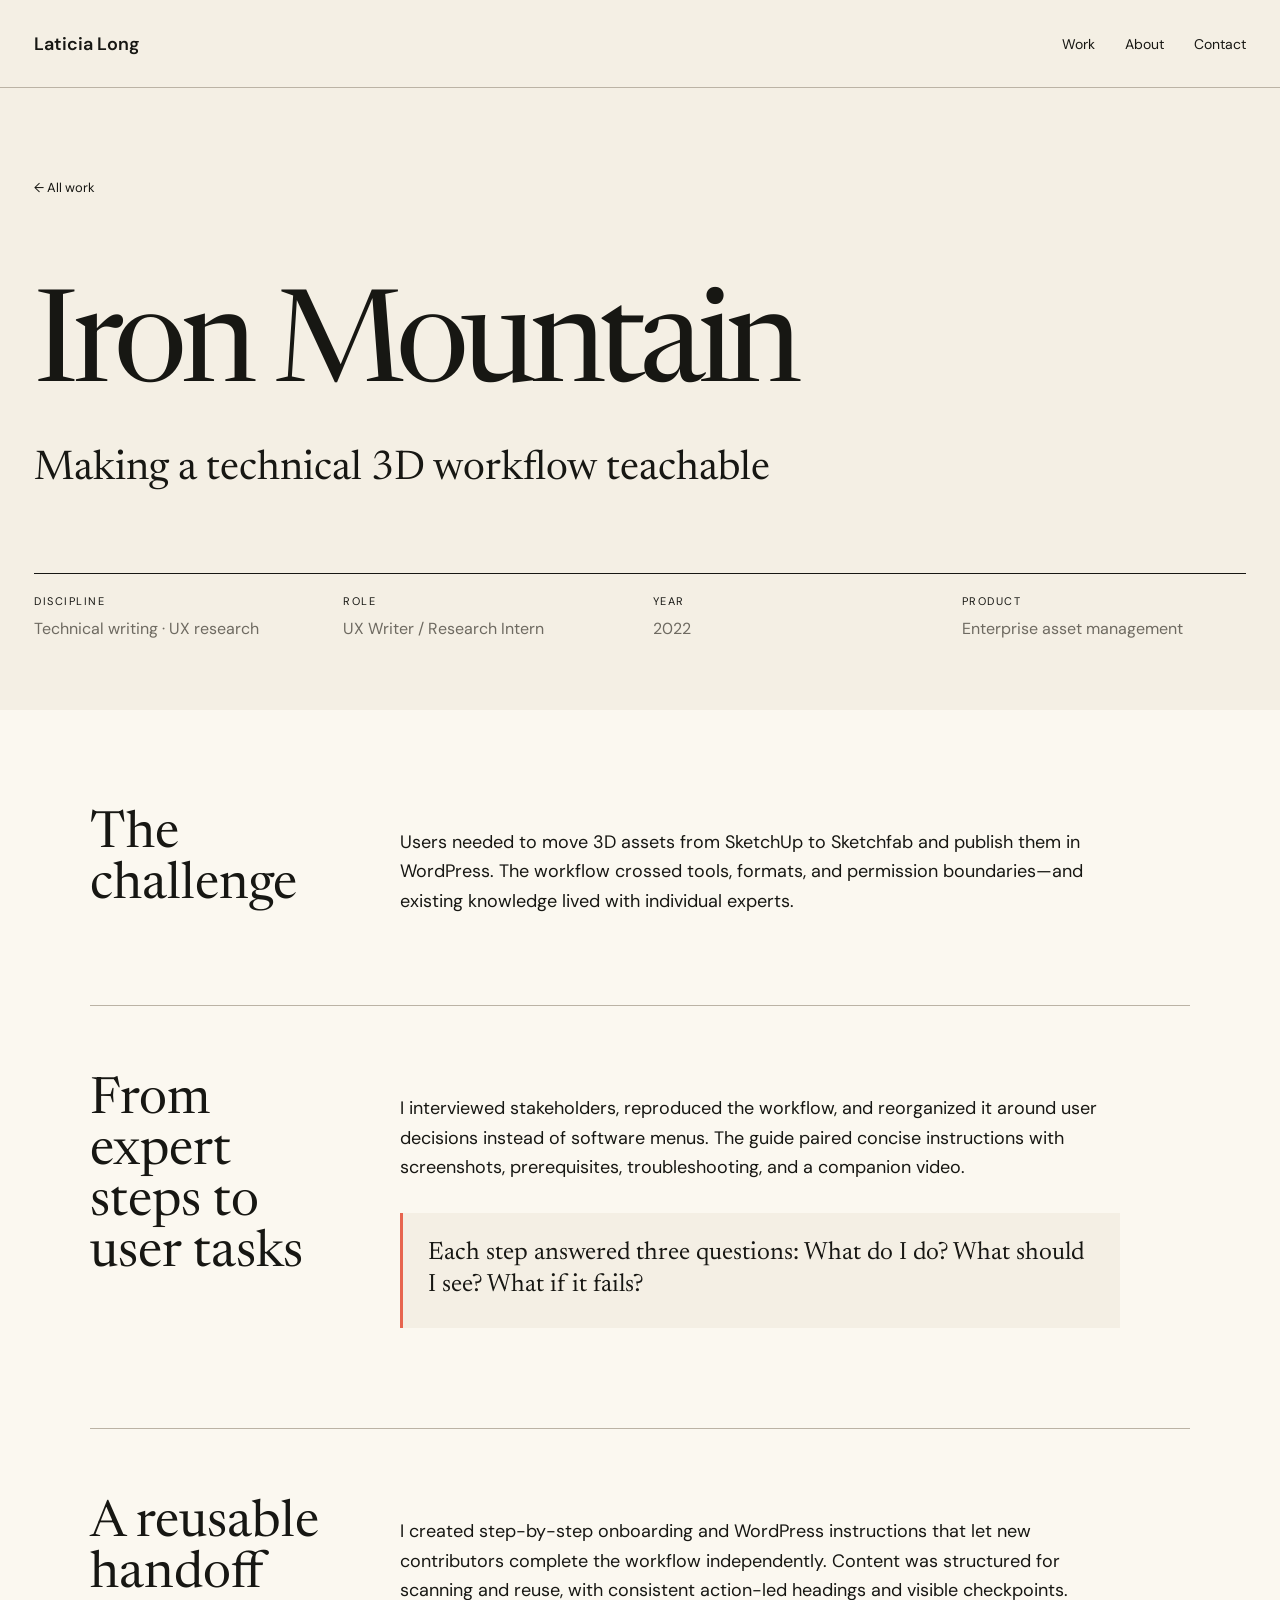
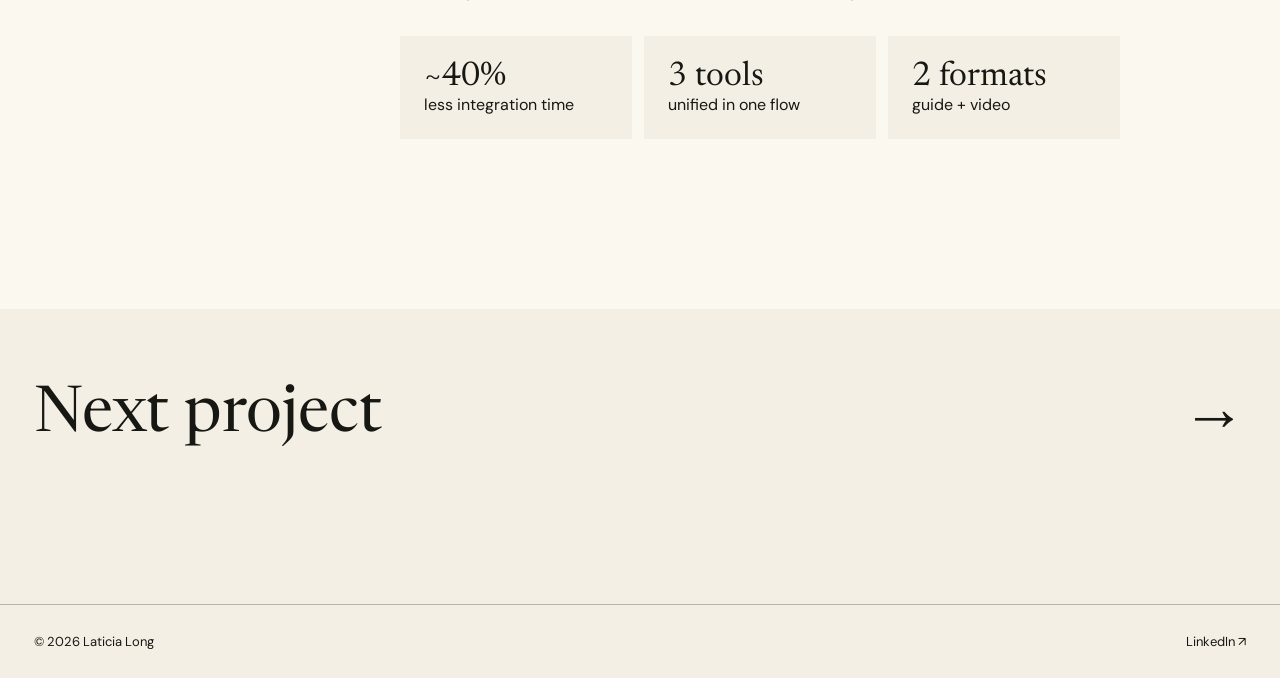
==== iron-mountain/index.html @ 43815cb5 "Add iron-mountain/index.html" ====
<!doctype html><html lang="en"><head><meta charset="utf-8"><meta name="viewport" content="width=device-width,initial-scale=1"><meta name="description" content="Making a technical 3D workflow teachable"><title>Iron Mountain — Laticia Long</title><link rel="stylesheet" href="../assets/styles.css"><script defer src="../assets/site.js"></script></head><body><header class="nav"><a class="wordmark" href="../">Laticia Long</a><button class="menu" aria-expanded="false" aria-controls="navlinks">Menu</button><nav id="navlinks"><a href="../#work">Work</a><a href="../#about">About</a><a href="mailto:laticia.long@gmail.com">Contact</a></nav></header><main><section class="case-hero"><a class="back" href="../">← All work</a><h1>Iron Mountain</h1><p class="dek">Making a technical 3D workflow teachable</p><div class="meta"><dl><dt>Discipline</dt><dd>Technical writing · UX research</dd></dl><dl><dt>Role</dt><dd>UX Writer / Research Intern</dd></dl><dl><dt>Year</dt><dd>2022</dd></dl><dl><dt>Product</dt><dd>Enterprise asset management</dd></dl></div></section><div class="case-body"><section class="story"><h2>The challenge</h2><div class="copy"><p>Users needed to move 3D assets from SketchUp to Sketchfab and publish them in WordPress. The workflow crossed tools, formats, and permission boundaries—and existing knowledge lived with individual experts.</p></div></section><section class="story"><h2>From expert steps to user tasks</h2><div class="copy"><p>I interviewed stakeholders, reproduced the workflow, and reorganized it around user decisions instead of software menus. The guide paired concise instructions with screenshots, prerequisites, troubleshooting, and a companion video.</p><div class="callout">Each step answered three questions: What do I do? What should I see? What if it fails?</div></div></section><section class="story"><h2>A reusable handoff</h2><div class="copy"><p>I created step-by-step onboarding and WordPress instructions that let new contributors complete the workflow independently. Content was structured for scanning and reuse, with consistent action-led headings and visible checkpoints.</p><div class="outcomes"><div><strong>~40%</strong>less integration time</div><div><strong>3 tools</strong>unified in one flow</div><div><strong>2 formats</strong>guide + video</div></div></div></section></div><a class="next" href="../neuroleap/"><span>Next project</span><span>→</span></a></main><footer><span>© 2026 Laticia Long</span><a href="https://www.linkedin.com/in/laticia-l/">LinkedIn ↗</a></footer></body></html>
---- assets/styles.css ----
@import url('https://fonts.googleapis.com/css2?family=DM+Sans:wght@400;500;600&family=Newsreader:ital,opsz,wght@0,6..72,400;1,6..72,400&display=swap');
:root{--cream:#f4efe4;--ink:#171713;--muted:#6e6a61;--line:#bbb3a5;--paper:#fbf8f0;--coral:#e7654f;--max:1380px}
*{box-sizing:border-box}html{scroll-behavior:smooth}body{margin:0;background:var(--cream);color:var(--ink);font-family:"DM Sans",sans-serif}a{color:inherit;text-decoration:none}.nav,main,footer{max-width:var(--max);margin:auto}.nav{height:88px;padding:0 34px;display:flex;align-items:center;justify-content:space-between;border-bottom:1px solid var(--line)}.wordmark{font-weight:600;font-size:18px}.nav nav{display:flex;gap:30px;font-size:14px}.nav a:hover,.text-link:hover{opacity:.55}.menu{display:none;border:0;background:none;font:inherit}.hero{padding:100px 34px 74px;min-height:690px;display:flex;flex-direction:column;justify-content:space-between}.eyebrow,.section-head,.meta dt,.tags{font-size:11px;letter-spacing:.14em;text-transform:uppercase}.hero h1{font:400 clamp(56px,7.7vw,118px)/.91 "Newsreader",serif;letter-spacing:-.045em;max-width:1200px;margin:50px 0}.hero h1 em{font-weight:400}.hero-foot{display:flex;align-items:end;justify-content:space-between}.hero-foot p{max-width:455px;line-height:1.55;color:var(--muted)}.round-link{width:52px;height:52px;border:1px solid var(--ink);border-radius:50%;display:grid;place-items:center;font-size:22px}.work{padding:0 34px}.section-head{display:flex;justify-content:space-between;border-bottom:1px solid var(--ink);padding:18px 0}.project{display:grid;grid-template-columns:70px 1fr 240px 30px;gap:18px;align-items:center;border-bottom:1px solid var(--line);padding:32px 0;transition:padding .25s,background .25s}.project:hover{padding-left:12px;background:rgba(255,255,255,.2)}.project strong{font:400 clamp(31px,4vw,54px)/1 "Newsreader",serif}.project small{display:block;color:var(--muted);margin-top:10px;font-size:14px}.num{font-family:"Newsreader",serif}.arrow{font-size:22px}.about{margin:150px 34px;display:grid;grid-template-columns:1fr 2.1fr;gap:40px;border-top:1px solid var(--ink);padding-top:28px}.about h2{font:400 clamp(42px,6vw,80px)/1 "Newsreader",serif;margin:0 0 40px}.about div p{max-width:680px;font-size:20px;line-height:1.55}.text-link{display:inline-block;border-bottom:1px solid;margin-top:24px;padding-bottom:4px}footer{margin-top:80px;padding:28px 34px;display:flex;justify-content:space-between;border-top:1px solid var(--line);font-size:13px}
.case-hero{padding:88px 34px 70px}.back{font-size:13px}.case-hero h1{font:400 clamp(68px,10vw,145px)/.85 "Newsreader",serif;letter-spacing:-.05em;margin:100px 0 30px}.dek{font:400 clamp(25px,3.2vw,46px)/1.12 "Newsreader",serif;max-width:860px}.meta{display:grid;grid-template-columns:repeat(4,1fr);gap:25px;border-top:1px solid var(--ink);margin-top:80px;padding-top:20px}.meta dl{margin:0}.meta dd{margin:9px 0 0;color:var(--muted);line-height:1.45}.case-body{background:var(--paper);padding:100px max(34px,calc((100vw - 1100px)/2))}.story{display:grid;grid-template-columns:240px 1fr;gap:70px;padding:70px 0;border-top:1px solid var(--line)}.story:first-child{padding-top:0;border:0}.story h2{font:400 clamp(35px,4vw,56px)/1 "Newsreader",serif;margin:0}.copy{max-width:720px}.copy p,.copy li{font-size:18px;line-height:1.65}.copy h3{margin:35px 0 8px;font-size:13px;letter-spacing:.1em;text-transform:uppercase}.callout{margin:30px 0;padding:25px;border-left:3px solid var(--coral);background:var(--cream);font:400 25px/1.3 "Newsreader",serif}.outcomes{display:grid;grid-template-columns:repeat(3,1fr);gap:12px;margin-top:30px}.outcomes div{background:var(--cream);padding:24px}.outcomes strong{display:block;font:400 34px "Newsreader",serif}.next{display:flex;justify-content:space-between;align-items:center;padding:70px 34px;font:400 clamp(30px,5vw,65px) "Newsreader",serif}
@media(max-width:760px){.nav{height:70px;padding:0 20px}.menu{display:block}.nav nav{display:none;position:absolute;top:70px;left:0;right:0;background:var(--cream);padding:24px 20px;border-bottom:1px solid;z-index:3}.nav nav.open{display:flex;flex-direction:column}.hero{padding:70px 20px 55px;min-height:620px}.hero h1{font-size:55px}.project{grid-template-columns:40px 1fr 24px;padding:25px 0}.project .tags{display:none}.work{padding:0 20px}.about{margin:100px 20px;grid-template-columns:1fr}.about div p{font-size:17px}.case-hero{padding:60px 20px}.case-hero h1{font-size:64px;margin:70px 0 25px}.meta{grid-template-columns:1fr 1fr}.case-body{padding:70px 20px}.story{grid-template-columns:1fr;gap:22px}.copy p,.copy li{font-size:16px}.outcomes{grid-template-columns:1fr}.next,footer{padding-left:20px;padding-right:20px}}
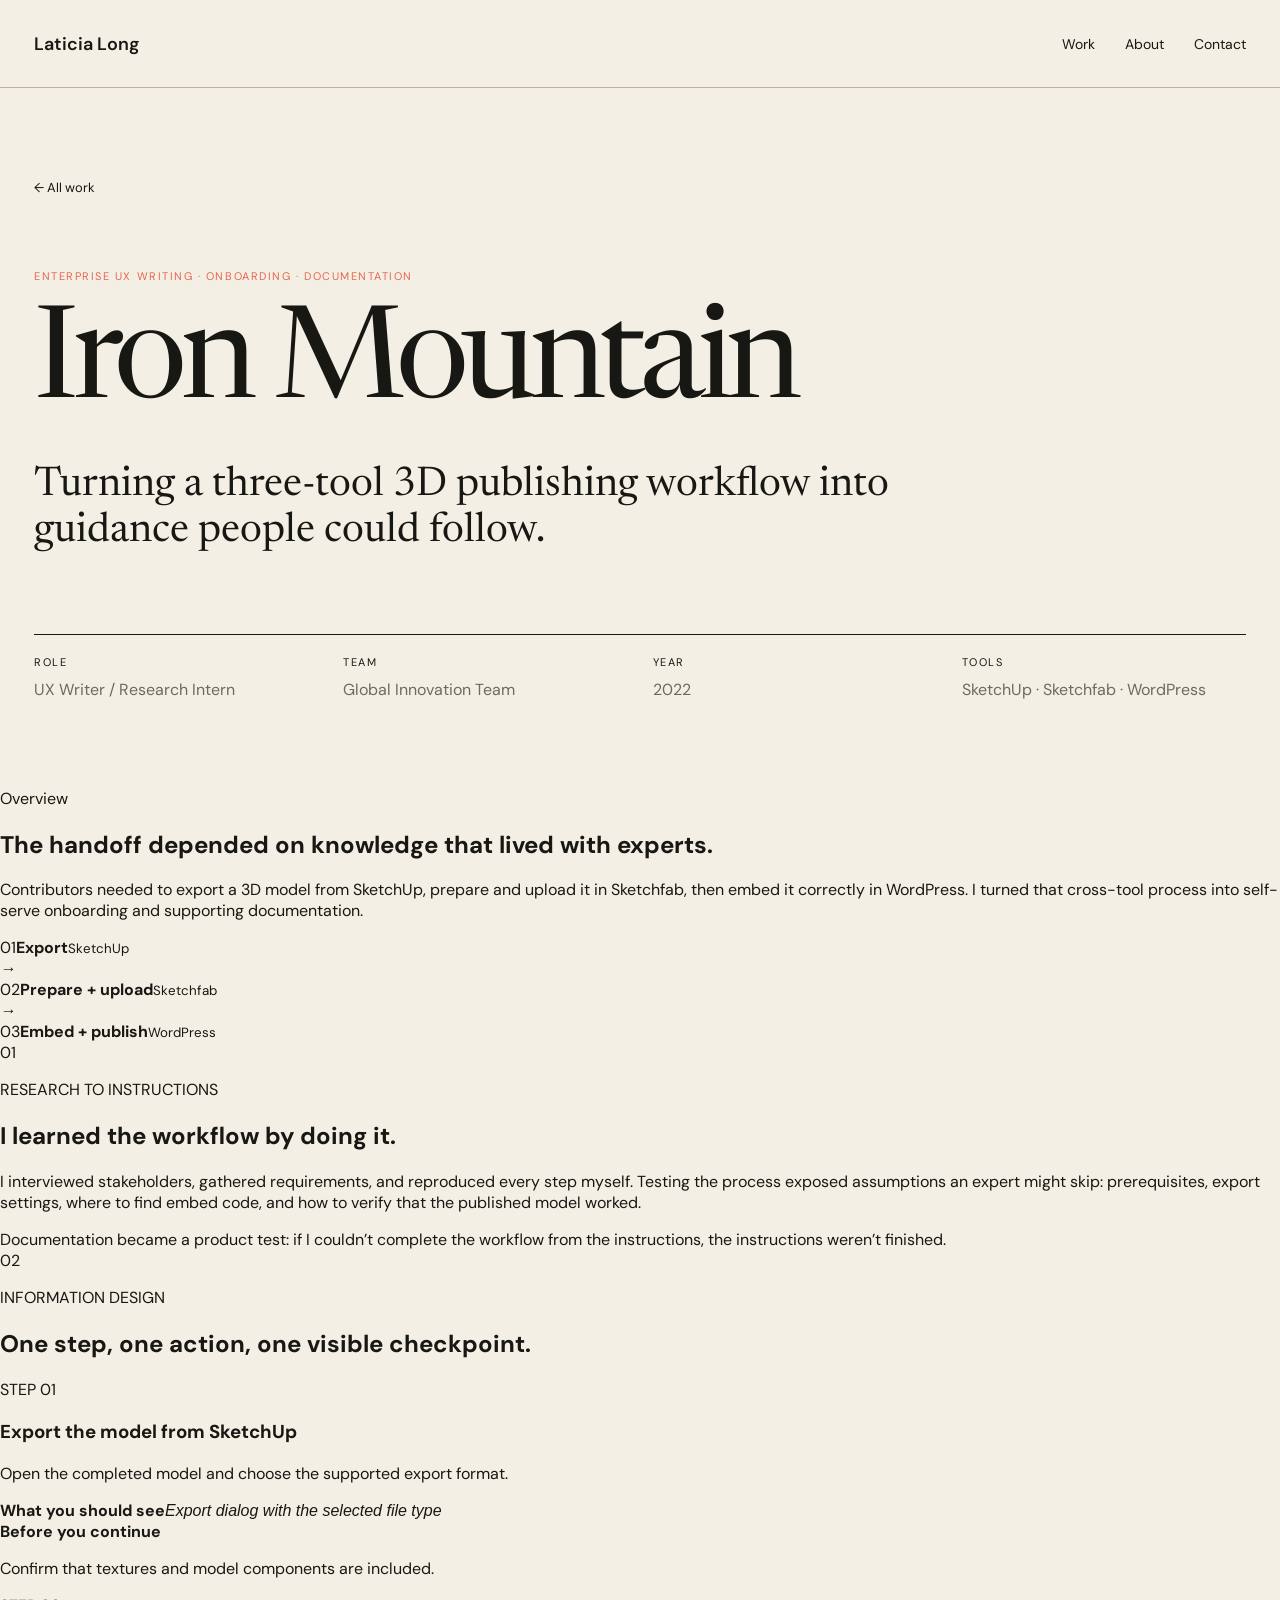
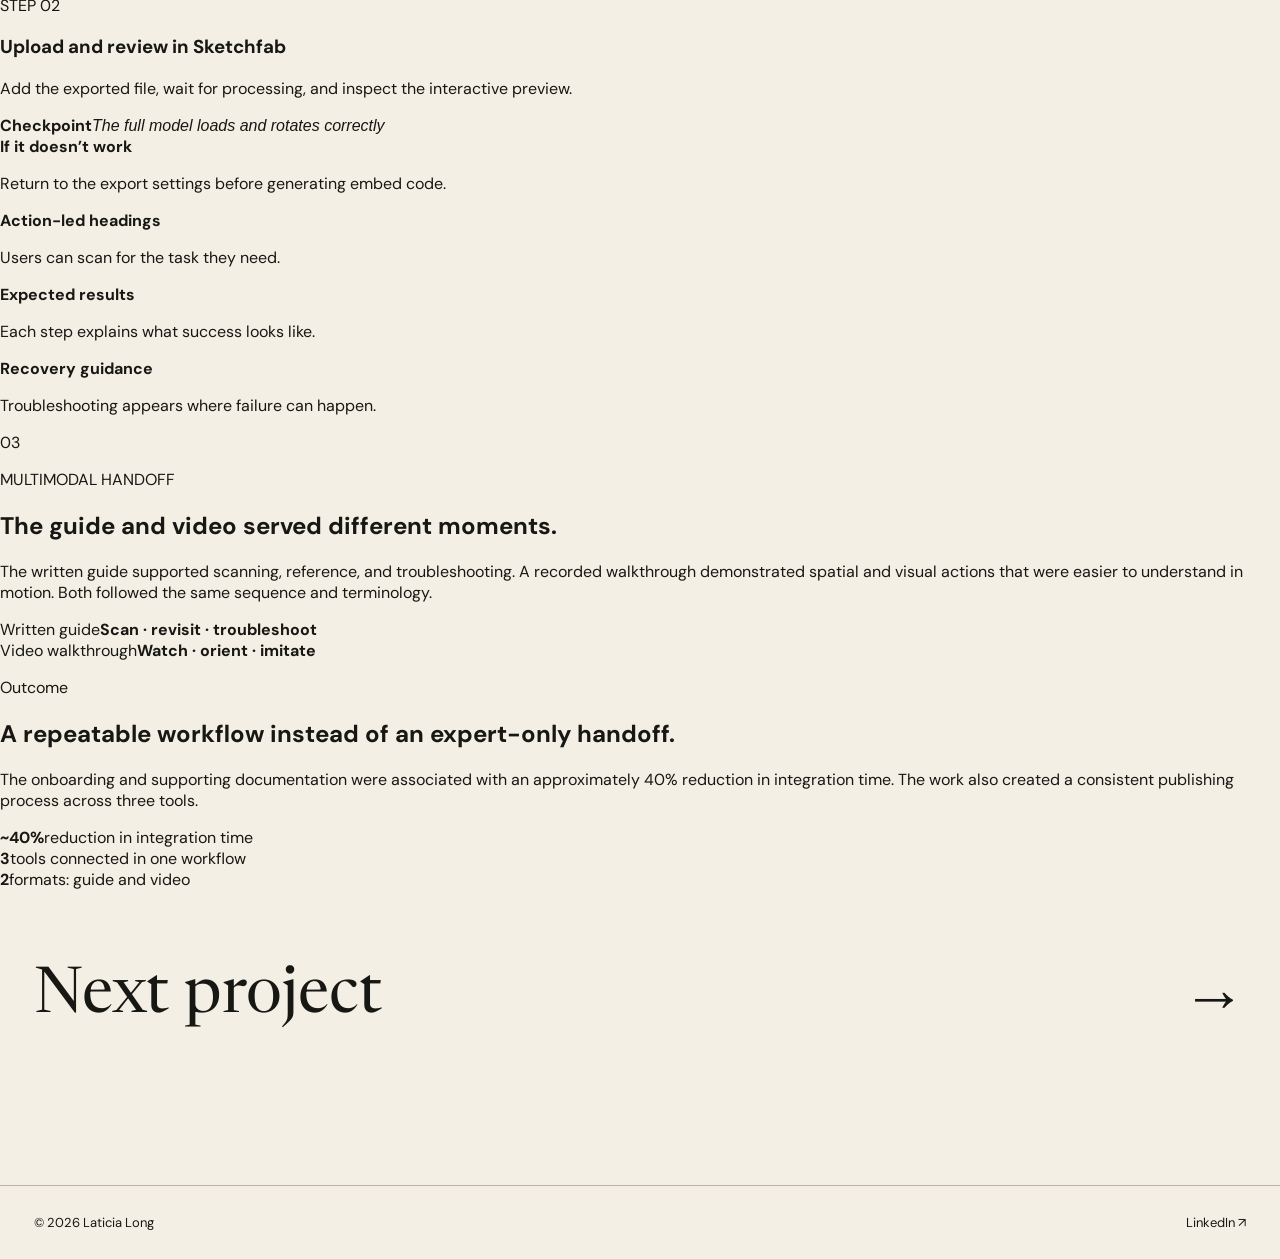
==== commit bbccdcea: "Build Iron Mountain documentation case study" ====
--- a/iron-mountain/index.html
+++ b/iron-mountain/index.html
@@ -1 +1,10 @@
-<!doctype html><html lang="en"><head><meta charset="utf-8"><meta name="viewport" content="width=device-width,initial-scale=1"><meta name="description" content="Making a technical 3D workflow teachable"><title>Iron Mountain — Laticia Long</title><link rel="stylesheet" href="../assets/styles.css"><script defer src="../assets/site.js"></script></head><body><header class="nav"><a class="wordmark" href="../">Laticia Long</a><button class="menu" aria-expanded="false" aria-controls="navlinks">Menu</button><nav id="navlinks"><a href="../#work">Work</a><a href="../#about">About</a><a href="mailto:laticia.long@gmail.com">Contact</a></nav></header><main><section class="case-hero"><a class="back" href="../">← All work</a><h1>Iron Mountain</h1><p class="dek">Making a technical 3D workflow teachable</p><div class="meta"><dl><dt>Discipline</dt><dd>Technical writing · UX research</dd></dl><dl><dt>Role</dt><dd>UX Writer / Research Intern</dd></dl><dl><dt>Year</dt><dd>2022</dd></dl><dl><dt>Product</dt><dd>Enterprise asset management</dd></dl></div></section><div class="case-body"><section class="story"><h2>The challenge</h2><div class="copy"><p>Users needed to move 3D assets from SketchUp to Sketchfab and publish them in WordPress. The workflow crossed tools, formats, and permission boundaries—and existing knowledge lived with individual experts.</p></div></section><section class="story"><h2>From expert steps to user tasks</h2><div class="copy"><p>I interviewed stakeholders, reproduced the workflow, and reorganized it around user decisions instead of software menus. The guide paired concise instructions with screenshots, prerequisites, troubleshooting, and a companion video.</p><div class="callout">Each step answered three questions: What do I do? What should I see? What if it fails?</div></div></section><section class="story"><h2>A reusable handoff</h2><div class="copy"><p>I created step-by-step onboarding and WordPress instructions that let new contributors complete the workflow independently. Content was structured for scanning and reuse, with consistent action-led headings and visible checkpoints.</p><div class="outcomes"><div><strong>~40%</strong>less integration time</div><div><strong>3 tools</strong>unified in one flow</div><div><strong>2 formats</strong>guide + video</div></div></div></section></div><a class="next" href="../neuroleap/"><span>Next project</span><span>→</span></a></main><footer><span>© 2026 Laticia Long</span><a href="https://www.linkedin.com/in/laticia-l/">LinkedIn ↗</a></footer></body></html>+<!doctype html><html lang="en"><head><meta charset="utf-8"><meta name="viewport" content="width=device-width,initial-scale=1"><meta name="description" content="Iron Mountain enterprise onboarding and technical writing case study by Laticia Long."><title>Iron Mountain — Laticia Long</title><link rel="stylesheet" href="../assets/styles.css?v=6"><script defer src="../assets/site.js"></script></head><body><header class="nav"><a class="wordmark" href="../">Laticia Long</a><button class="menu" aria-expanded="false" aria-controls="navlinks">Menu</button><nav id="navlinks"><a href="../#work">Work</a><a href="../#about">About</a><a href="mailto:laticia.long@gmail.com">Contact</a></nav></header>
+<main class="editorial-case iron-case"><section class="case-hero"><a class="back" href="../">← All work</a><p class="case-kicker">Enterprise UX writing · Onboarding · Documentation</p><h1>Iron Mountain</h1><p class="dek">Turning a three-tool 3D publishing workflow into guidance people could follow.</p><div class="meta"><dl><dt>Role</dt><dd>UX Writer / Research Intern</dd></dl><dl><dt>Team</dt><dd>Global Innovation Team</dd></dl><dl><dt>Year</dt><dd>2022</dd></dl><dl><dt>Tools</dt><dd>SketchUp · Sketchfab · WordPress</dd></dl></div></section>
+<section class="editorial-intro"><p class="section-no">Overview</p><div><h2>The handoff depended on knowledge that lived with experts.</h2><p>Contributors needed to export a 3D model from SketchUp, prepare and upload it in Sketchfab, then embed it correctly in WordPress. I turned that cross-tool process into self-serve onboarding and supporting documentation.</p></div></section>
+<section class="artifact-band iron-band"><div><span>01</span><strong>Export</strong><small>SketchUp</small></div><i>→</i><div><span>02</span><strong>Prepare + upload</strong><small>Sketchfab</small></div><i>→</i><div><span>03</span><strong>Embed + publish</strong><small>WordPress</small></div></section>
+<section class="editorial-story"><header><span>01</span><div><p>RESEARCH TO INSTRUCTIONS</p><h2>I learned the workflow by doing it.</h2></div></header><div class="story-copy"><p>I interviewed stakeholders, gathered requirements, and reproduced every step myself. Testing the process exposed assumptions an expert might skip: prerequisites, export settings, where to find embed code, and how to verify that the published model worked.</p><div class="principle">Documentation became a product test: if I couldn’t complete the workflow from the instructions, the instructions weren’t finished.</div></div></section>
+<section class="editorial-story"><header><span>02</span><div><p>INFORMATION DESIGN</p><h2>One step, one action, one visible checkpoint.</h2></div></header><div class="doc-spread"><article><span>STEP 01</span><h3>Export the model from SketchUp</h3><p>Open the completed model and choose the supported export format.</p><div class="doc-shot"><b>What you should see</b><i>Export dialog with the selected file type</i></div><aside><b>Before you continue</b><p>Confirm that textures and model components are included.</p></aside></article><article><span>STEP 02</span><h3>Upload and review in Sketchfab</h3><p>Add the exported file, wait for processing, and inspect the interactive preview.</p><div class="doc-shot"><b>Checkpoint</b><i>The full model loads and rotates correctly</i></div><aside><b>If it doesn’t work</b><p>Return to the export settings before generating embed code.</p></aside></article></div>
+<div class="anatomy"><div><b>Action-led headings</b><p>Users can scan for the task they need.</p></div><div><b>Expected results</b><p>Each step explains what success looks like.</p></div><div><b>Recovery guidance</b><p>Troubleshooting appears where failure can happen.</p></div></div></section>
+<section class="editorial-story"><header><span>03</span><div><p>MULTIMODAL HANDOFF</p><h2>The guide and video served different moments.</h2></div></header><div class="story-copy"><p>The written guide supported scanning, reference, and troubleshooting. A recorded walkthrough demonstrated spatial and visual actions that were easier to understand in motion. Both followed the same sequence and terminology.</p><div class="format-grid"><div><span>Written guide</span><strong>Scan · revisit · troubleshoot</strong></div><div><span>Video walkthrough</span><strong>Watch · orient · imitate</strong></div></div></div></section>
+<section class="editorial-outcome"><p class="section-no">Outcome</p><div><h2>A repeatable workflow instead of an expert-only handoff.</h2><p>The onboarding and supporting documentation were associated with an approximately 40% reduction in integration time. The work also created a consistent publishing process across three tools.</p><div class="metric-row"><div><strong>~40%</strong><span>reduction in integration time</span></div><div><strong>3</strong><span>tools connected in one workflow</span></div><div><strong>2</strong><span>formats: guide and video</span></div></div></div></section>
+<a class="next" href="../reframe/"><span>Next project</span><span>→</span></a></main><footer><span>© 2026 Laticia Long</span><a href="https://www.linkedin.com/in/laticia-l/">LinkedIn ↗</a></footer></body></html>
--- a/assets/styles.css
+++ b/assets/styles.css
@@ -2,4 +2,24 @@
 :root{--cream:#f4efe4;--ink:#171713;--muted:#6e6a61;--line:#bbb3a5;--paper:#fbf8f0;--coral:#e7654f;--max:1380px}
 *{box-sizing:border-box}html{scroll-behavior:smooth}body{margin:0;background:var(--cream);color:var(--ink);font-family:"DM Sans",sans-serif}a{color:inherit;text-decoration:none}.nav,main,footer{max-width:var(--max);margin:auto}.nav{height:88px;padding:0 34px;display:flex;align-items:center;justify-content:space-between;border-bottom:1px solid var(--line)}.wordmark{font-weight:600;font-size:18px}.nav nav{display:flex;gap:30px;font-size:14px}.nav a:hover,.text-link:hover{opacity:.55}.menu{display:none;border:0;background:none;font:inherit}.hero{padding:100px 34px 74px;min-height:690px;display:flex;flex-direction:column;justify-content:space-between}.eyebrow,.section-head,.meta dt,.tags{font-size:11px;letter-spacing:.14em;text-transform:uppercase}.hero h1{font:400 clamp(56px,7.7vw,118px)/.91 "Newsreader",serif;letter-spacing:-.045em;max-width:1200px;margin:50px 0}.hero h1 em{font-weight:400}.hero-foot{display:flex;align-items:end;justify-content:space-between}.hero-foot p{max-width:455px;line-height:1.55;color:var(--muted)}.round-link{width:52px;height:52px;border:1px solid var(--ink);border-radius:50%;display:grid;place-items:center;font-size:22px}.work{padding:0 34px}.section-head{display:flex;justify-content:space-between;border-bottom:1px solid var(--ink);padding:18px 0}.project{display:grid;grid-template-columns:70px 1fr 240px 30px;gap:18px;align-items:center;border-bottom:1px solid var(--line);padding:32px 0;transition:padding .25s,background .25s}.project:hover{padding-left:12px;background:rgba(255,255,255,.2)}.project strong{font:400 clamp(31px,4vw,54px)/1 "Newsreader",serif}.project small{display:block;color:var(--muted);margin-top:10px;font-size:14px}.num{font-family:"Newsreader",serif}.arrow{font-size:22px}.about{margin:150px 34px;display:grid;grid-template-columns:1fr 2.1fr;gap:40px;border-top:1px solid var(--ink);padding-top:28px}.about h2{font:400 clamp(42px,6vw,80px)/1 "Newsreader",serif;margin:0 0 40px}.about div p{max-width:680px;font-size:20px;line-height:1.55}.text-link{display:inline-block;border-bottom:1px solid;margin-top:24px;padding-bottom:4px}footer{margin-top:80px;padding:28px 34px;display:flex;justify-content:space-between;border-top:1px solid var(--line);font-size:13px}
 .case-hero{padding:88px 34px 70px}.back{font-size:13px}.case-hero h1{font:400 clamp(68px,10vw,145px)/.85 "Newsreader",serif;letter-spacing:-.05em;margin:100px 0 30px}.dek{font:400 clamp(25px,3.2vw,46px)/1.12 "Newsreader",serif;max-width:860px}.meta{display:grid;grid-template-columns:repeat(4,1fr);gap:25px;border-top:1px solid var(--ink);margin-top:80px;padding-top:20px}.meta dl{margin:0}.meta dd{margin:9px 0 0;color:var(--muted);line-height:1.45}.case-body{background:var(--paper);padding:100px max(34px,calc((100vw - 1100px)/2))}.story{display:grid;grid-template-columns:240px 1fr;gap:70px;padding:70px 0;border-top:1px solid var(--line)}.story:first-child{padding-top:0;border:0}.story h2{font:400 clamp(35px,4vw,56px)/1 "Newsreader",serif;margin:0}.copy{max-width:720px}.copy p,.copy li{font-size:18px;line-height:1.65}.copy h3{margin:35px 0 8px;font-size:13px;letter-spacing:.1em;text-transform:uppercase}.callout{margin:30px 0;padding:25px;border-left:3px solid var(--coral);background:var(--cream);font:400 25px/1.3 "Newsreader",serif}.outcomes{display:grid;grid-template-columns:repeat(3,1fr);gap:12px;margin-top:30px}.outcomes div{background:var(--cream);padding:24px}.outcomes strong{display:block;font:400 34px "Newsreader",serif}.next{display:flex;justify-content:space-between;align-items:center;padding:70px 34px;font:400 clamp(30px,5vw,65px) "Newsreader",serif}
-@media(max-width:760px){.nav{height:70px;padding:0 20px}.menu{display:block}.nav nav{display:none;position:absolute;top:70px;left:0;right:0;background:var(--cream);padding:24px 20px;border-bottom:1px solid;z-index:3}.nav nav.open{display:flex;flex-direction:column}.hero{padding:70px 20px 55px;min-height:620px}.hero h1{font-size:55px}.project{grid-template-columns:40px 1fr 24px;padding:25px 0}.project .tags{display:none}.work{padding:0 20px}.about{margin:100px 20px;grid-template-columns:1fr}.about div p{font-size:17px}.case-hero{padding:60px 20px}.case-hero h1{font-size:64px;margin:70px 0 25px}.meta{grid-template-columns:1fr 1fr}.case-body{padding:70px 20px}.story{grid-template-columns:1fr;gap:22px}.copy p,.copy li{font-size:16px}.outcomes{grid-template-columns:1fr}.next,footer{padding-left:20px;padding-right:20px}}+@media(max-width:760px){.nav{height:70px;padding:0 20px}.menu{display:block}.nav nav{display:none;position:absolute;top:70px;left:0;right:0;background:var(--cream);padding:24px 20px;border-bottom:1px solid;z-index:3}.nav nav.open{display:flex;flex-direction:column}.hero{padding:70px 20px 55px;min-height:620px}.hero h1{font-size:55px}.project{grid-template-columns:40px 1fr 24px;padding:25px 0}.project .tags{display:none}.work{padding:0 20px}.about{margin:100px 20px;grid-template-columns:1fr}.about div p{font-size:17px}.case-hero{padding:60px 20px}.case-hero h1{font-size:64px;margin:70px 0 25px}.meta{grid-template-columns:1fr 1fr}.case-body{padding:70px 20px}.story{grid-template-columns:1fr;gap:22px}.copy p,.copy li{font-size:16px}.outcomes{grid-template-columns:1fr}.next,footer{padding-left:20px;padding-right:20px}}
+.case-kicker{margin:72px 0 -70px;font-size:11px;letter-spacing:.14em;text-transform:uppercase;color:var(--coral)}
+.nuzzly-hero{background:linear-gradient(135deg,var(--cream) 0%,#f7e8df 100%)}
+.copy-pair{display:grid;grid-template-columns:1fr 1fr;gap:12px;margin:30px 0}
+.copy-pair>div,.pattern-list>div{padding:24px;background:var(--cream);border:1px solid var(--line)}
+.copy-pair .after{border-color:var(--coral)}
+.copy-pair strong,.pattern-list strong{display:block;font:400 25px/1.2 "Newsreader",serif;margin:14px 0 8px}
+.copy-pair p,.pattern-list p{font-size:14px;line-height:1.5;margin:0;color:var(--muted)}
+.copy-label{font-size:10px;letter-spacing:.13em;text-transform:uppercase}
+.copy-pair button{margin-top:18px;padding:11px 15px;border:0;border-radius:3px;background:var(--coral);color:white;font:600 12px "DM Sans",sans-serif}
+.steps{list-style:none;padding:0;margin:32px 0}.steps li{display:grid;grid-template-columns:170px 1fr;gap:20px;padding:18px 0;border-top:1px solid var(--line)}.steps span{color:var(--muted)}
+.pattern-list{display:grid;grid-template-columns:repeat(3,1fr);gap:12px;margin:30px 0}.pattern-list>div>span{font-size:10px;letter-spacing:.12em;text-transform:uppercase;color:var(--muted)}
+.checklist{list-style:none;padding:0}.checklist li{padding:15px 0 15px 30px;border-bottom:1px solid var(--line);position:relative}.checklist li:before{content:"✓";position:absolute;left:0;color:var(--coral)}
+.note{margin-top:28px!important;font-size:14px!important;color:var(--muted)}
+@media(max-width:760px){.case-kicker{margin:55px 0 -35px}.copy-pair,.pattern-list{grid-template-columns:1fr}.steps li{grid-template-columns:1fr;gap:7px}}
+/* Nuzzly writing-first case study */
+.writing-first{max-width:var(--max)}.writing-first img{display:block;width:100%;height:auto}.writing-intro,.writing-outcome{display:grid;grid-template-columns:170px 1fr;gap:50px;padding:110px max(34px,calc((100vw - 1160px)/2));background:var(--paper)}.writing-intro h2,.writing-outcome h2{font:400 clamp(42px,5vw,70px)/.98 "Newsreader",serif;margin:0 0 30px;max-width:850px}.writing-intro div>p,.writing-outcome div>p{max-width:720px;font-size:18px;line-height:1.65}.writing-story{padding:120px max(34px,calc((100vw - 1160px)/2));background:var(--paper);border-top:1px solid var(--line)}.writing-story:nth-of-type(odd){background:var(--cream)}.writing-story>header{display:grid;grid-template-columns:170px 1fr;gap:45px}.writing-story>header>span{font:400 25px "Newsreader",serif;color:var(--coral)}.writing-story header p{font-size:11px;letter-spacing:.14em;margin:5px 0 15px}.writing-story h2{font:400 clamp(42px,5vw,68px)/.98 "Newsreader",serif;margin:0;max-width:880px}.story-lead{max-width:720px;margin:38px 0 55px 215px;font-size:18px;line-height:1.65}.evidence-pair{display:grid;grid-template-columns:1fr 1fr;gap:22px;margin:30px 0 50px}.evidence-pair figure,.phone-pair figure{background:#eee5da;padding:20px}.evidence-pair figure:nth-child(2),.phone-pair figure:nth-child(2){background:#f3d8d1}.evidence-label{font-size:10px;letter-spacing:.12em;text-transform:uppercase;padding-bottom:14px}.after-label{color:#b43b2f}.evidence-pair img{aspect-ratio:1.3/1;object-fit:contain;background:#fff}.writing-first figcaption{display:flex;gap:18px;padding:17px 3px 0;font-size:13px;line-height:1.45}.writing-first figcaption b{min-width:max-content;text-transform:uppercase;letter-spacing:.09em;font-size:10px}.writing-first figcaption span{color:var(--muted)}.string-comparison{display:grid;grid-template-columns:1fr 1fr;gap:1px;background:var(--line);border:1px solid var(--line);margin-top:30px}.string-comparison>div{background:var(--paper);padding:30px}.string-comparison span,.rewrite-card>span,.governance-grid span{font-size:10px;letter-spacing:.12em;text-transform:uppercase;color:var(--coral)}.string-comparison s,.string-comparison strong{display:block;font:400 27px/1.2 "Newsreader",serif;margin:16px 0}.string-comparison strong{color:#a6372c}.string-comparison p{color:var(--muted);line-height:1.5}.phone-pair{display:grid;grid-template-columns:1fr 1fr;gap:25px;max-width:900px;margin:auto}.phone-pair img{max-height:720px;object-fit:contain}.microcopy-table{border-top:1px solid var(--ink);margin:45px 0 65px}.microcopy-table>div{display:grid;grid-template-columns:135px 1fr 1.2fr 1.35fr;gap:20px;padding:20px 5px;border-bottom:1px solid var(--line);align-items:start}.microcopy-table .table-head{font-size:10px;letter-spacing:.12em;text-transform:uppercase}.microcopy-table strong{color:#a6372c}.microcopy-table p{margin:0;color:var(--muted);font-size:14px;line-height:1.45}.single-evidence{max-width:980px;margin:40px auto;background:#eee5da;padding:26px}.single-evidence img{max-height:760px;object-fit:contain;background:#fff}.support-layout{display:grid;grid-template-columns:1fr 1fr;gap:35px;align-items:center;margin-top:55px}.support-layout figure{background:#eee5da;padding:22px}.support-layout img{max-height:650px;object-fit:contain}.rewrite-card{background:#f3d8d1;padding:45px}.rewrite-card blockquote{font:400 30px/1.25 "Newsreader",serif;margin:28px 0}.rewrite-card>strong{display:inline-block;background:var(--coral);color:#fff;padding:13px 16px;border-radius:3px}.rewrite-card p{line-height:1.55;color:var(--muted)}.dashboard-crop{overflow:hidden;background:#fff}.dashboard-crop img{transform:translateY(-2.5%);margin-bottom:-2.5%}.governance-grid{display:grid;grid-template-columns:1fr 1fr;gap:1px;background:var(--line);border:1px solid var(--line);margin-top:35px}.governance-grid>div{background:var(--paper);padding:28px}.governance-grid s,.governance-grid strong{display:block;font:400 24px/1.2 "Newsreader",serif;margin:14px 0}.governance-grid strong{color:#a6372c}.governance-grid p{color:var(--muted)}.secondary{background:#eee8dc!important}.compact-pair{margin-top:55px}.writing-outcome{border-top:1px solid var(--line)}
+@media(max-width:760px){.writing-intro,.writing-outcome,.writing-story{padding:75px 20px}.writing-intro,.writing-outcome,.writing-story>header{grid-template-columns:1fr;gap:22px}.story-lead{margin:28px 0 40px}.evidence-pair,.phone-pair,.string-comparison,.support-layout,.governance-grid{grid-template-columns:1fr}.microcopy-table>div{grid-template-columns:95px 1fr}.microcopy-table>div p{grid-column:2}.microcopy-table .table-head span:nth-child(n+3){display:none}.single-evidence{padding:15px}.rewrite-card{padding:28px}.writing-first figcaption{display:block}.writing-first figcaption b{display:block;margin-bottom:7px}}
+
+.copy-evolution{display:grid;grid-template-columns:1fr 36px 1fr 36px 1fr;gap:0;align-items:stretch;margin-top:42px}.evolution-step{border:1px solid var(--line);padding:28px;background:var(--paper)}.evolution-step span,.action-issue span{font-size:10px;letter-spacing:.12em;text-transform:uppercase;color:var(--coral)}.evolution-step strong{display:block;font:400 23px/1.25 "Newsreader",serif;margin:16px 0}.evolution-step p{color:var(--muted);line-height:1.5;font-size:14px}.recommended-step{background:#f3d8d1;border-color:#dc9283}.evolution-arrow{display:grid;place-items:center;font-size:24px;color:var(--coral)}.action-issue{display:grid;grid-template-columns:1fr 1fr;gap:1px;background:var(--line);border:1px solid var(--line);margin-top:28px}.action-issue>div{background:var(--paper);padding:28px}.action-issue s,.action-issue strong{display:block;font:400 25px/1.2 "Newsreader",serif;margin:15px 0}.action-issue strong{color:#a6372c}.action-issue p{color:var(--muted);line-height:1.5}
+@media(max-width:760px){.copy-evolution{grid-template-columns:1fr}.evolution-arrow{height:38px;transform:rotate(90deg)}.action-issue{grid-template-columns:1fr}}
